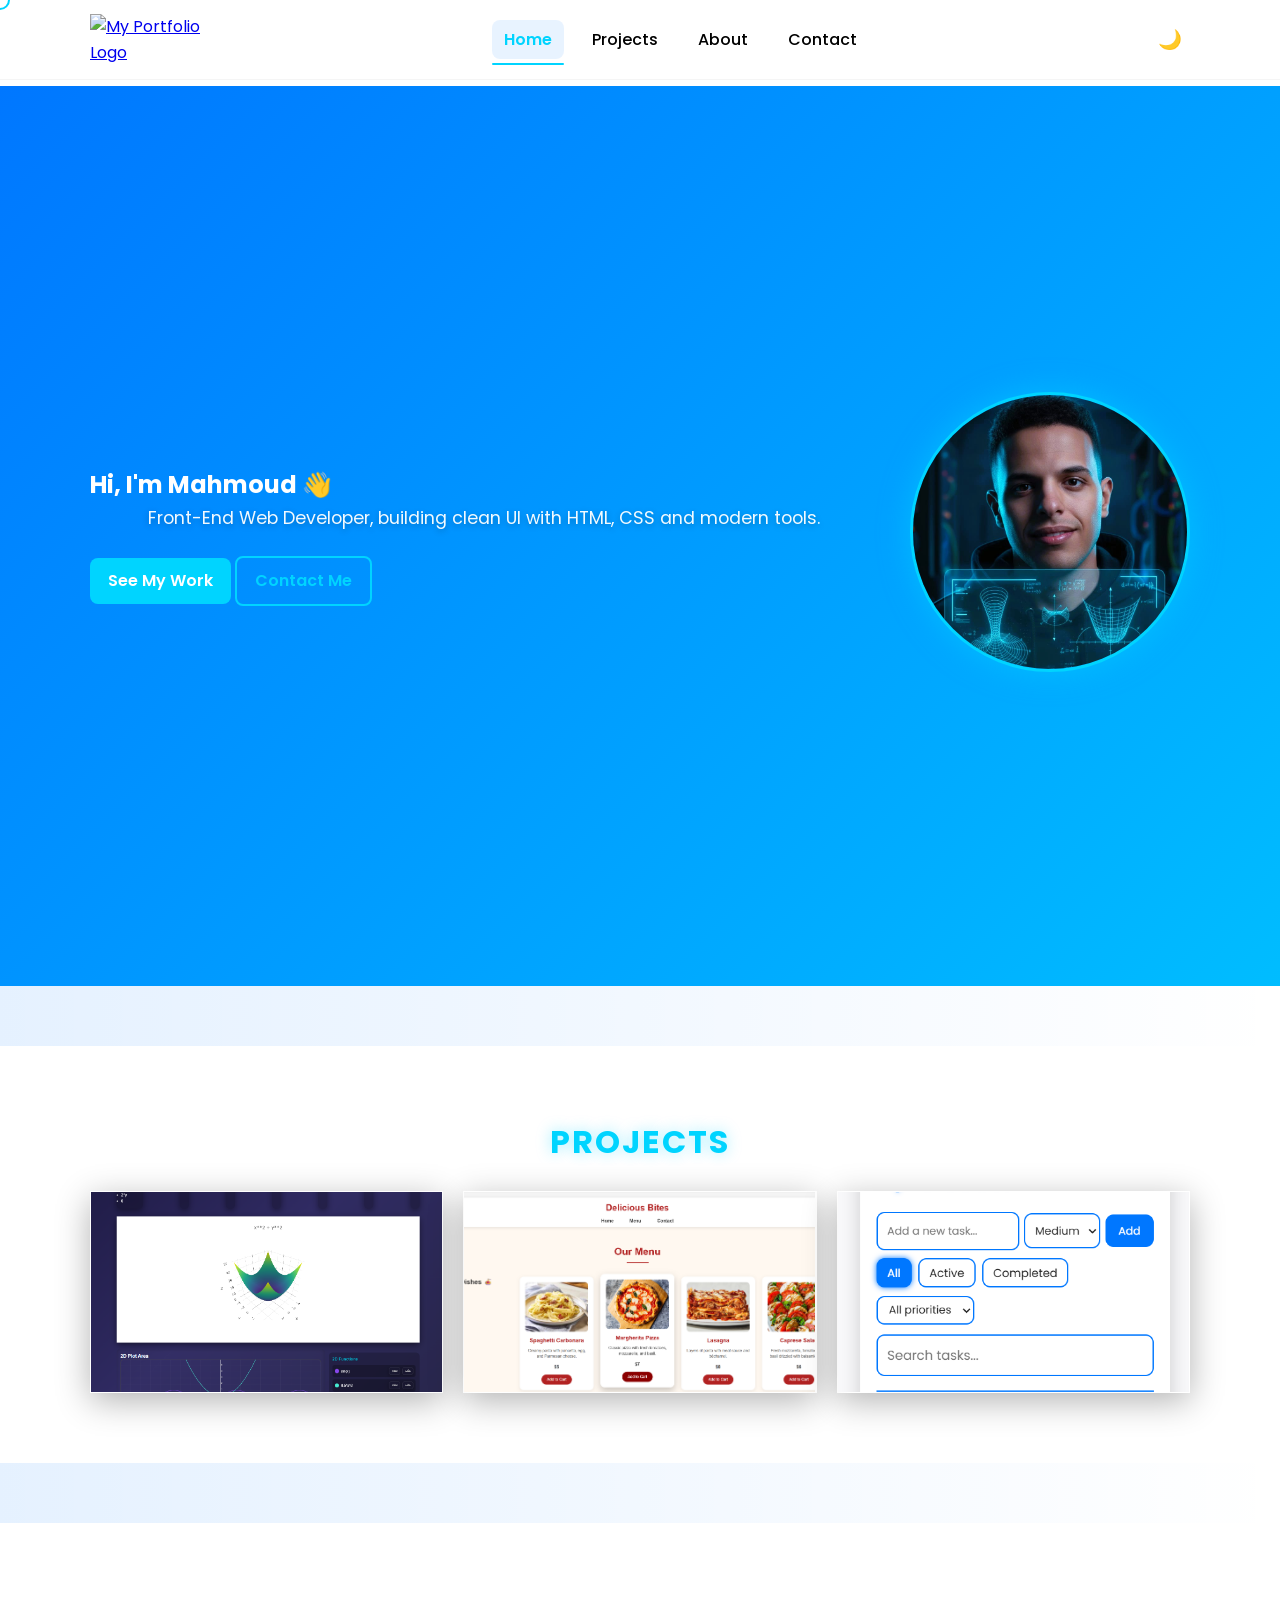
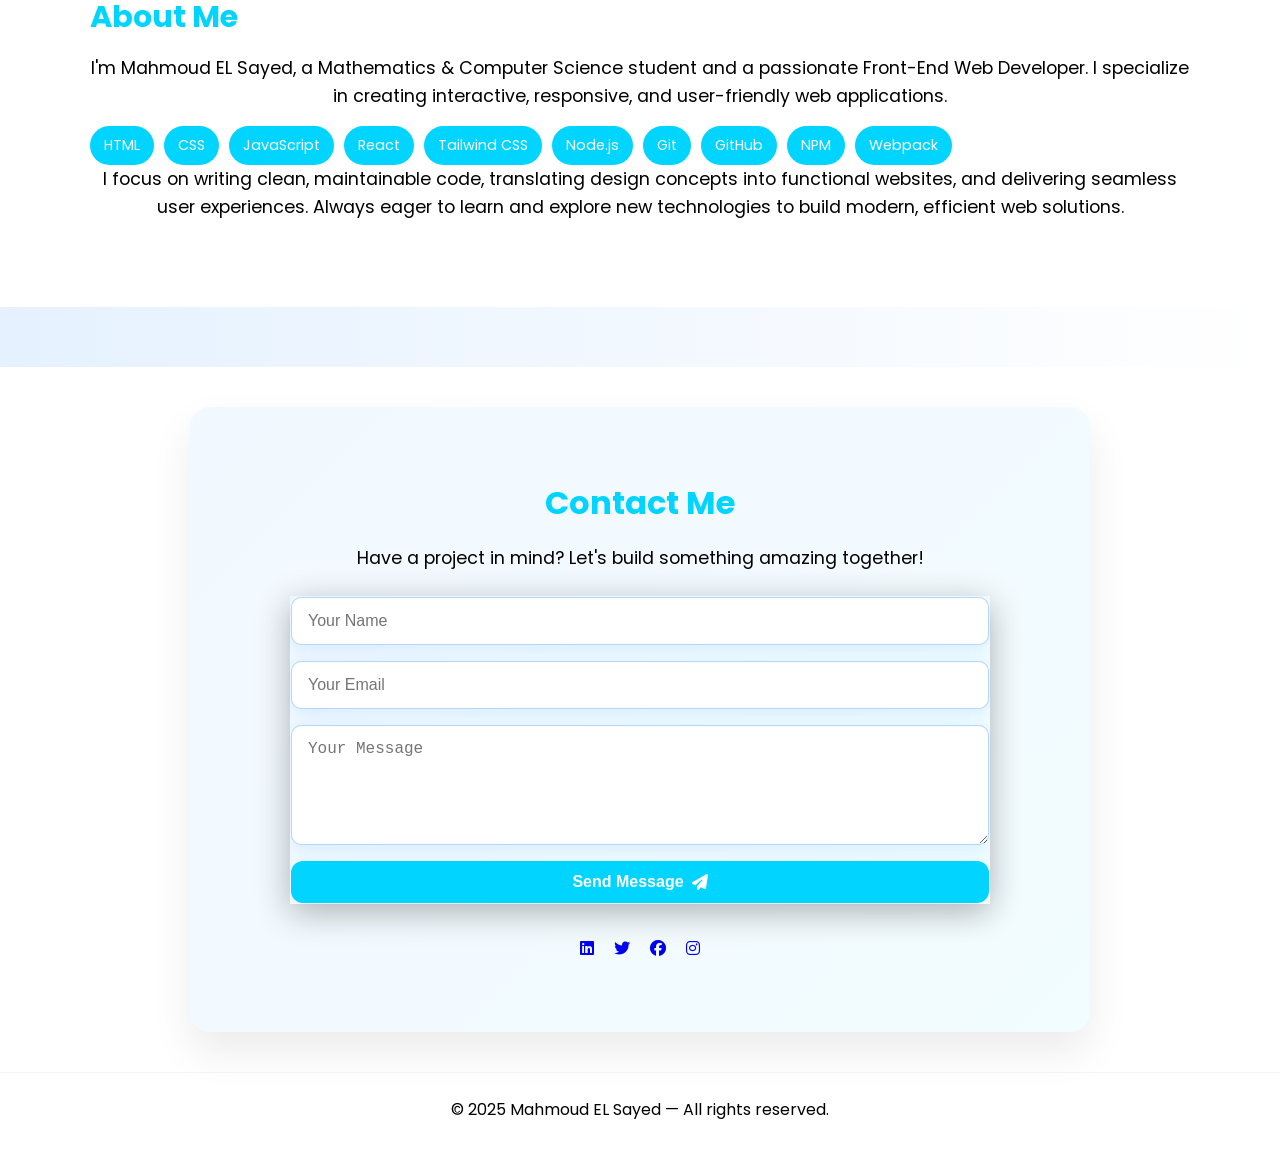
==== index.html @ cd2b8c8e "Initial commit" ====
<!DOCTYPE html>
<html lang="en">
<head>
  <meta charset="utf-8" />
  <meta name="viewport" content="width=device-width,initial-scale=1" />
  <title>Portfolio — Mahmoud EL Sayed</title>

  <!-- Fonts & icons -->
  <link href="https://fonts.googleapis.com/css2?family=Poppins:wght@300;400;600&display=swap" rel="stylesheet">
  <link rel="stylesheet" href="https://cdnjs.cloudflare.com/ajax/libs/font-awesome/6.5.0/css/all.min.css">

  <!-- Main CSS -->
  <link rel="stylesheet" href="/CSS/master.css">
</head>
<body>

  <!-- Progress Bar -->
  <div class="progress-bar" aria-hidden="true"></div>

  <!-- Header -->
  <header class="header">
    <div class="container header__inner">
      <a href="#hero" class="header__logo" aria-label="Home">
        <img src="images/logo.png" alt="My Portfolio Logo">
      </a>

      <nav class="header__nav">
        <button class="header__nav-toggle" aria-label="Toggle navigation menu">☰</button>

        <ul class="header__nav-list">
          <li><a href="#hero" class="header__nav-link header__nav-link--active">Home</a></li>
          <li><a href="#projects" class="header__nav-link">Projects</a></li>
          <li><a href="#about" class="header__nav-link">About</a></li>
          <li><a href="#contact" class="header__nav-link">Contact</a></li>
        </ul>
      </nav>

      <button class="header__theme-toggle" aria-label="Toggle theme">🌙</button>
    </div>
  </header>

  <!-- Hero Section -->
  <main>
    <section id="hero" class="hero fade-in">
      <canvas class="hero__canvas"></canvas>

      <div class="hero__inner container">
        <div class="hero__text">
          <h1 class="hero__title">Hi, I'm Mahmoud 👋</h1>
          <p class="hero__subtitle">Front-End Web Developer, building clean UI with HTML, CSS and modern tools.</p>
          <div class="hero__cta">
            <a href="#projects" class="btn">See My Work</a>
            <a href="#contact" class="btn btn--outline">Contact Me</a>
          </div>
        </div>
        <div class="hero__image">
          <img src="/images/pro.jpeg" alt="Profile Picture" class="hero__profile-img">
        </div>
      </div>
    </section>
    <div class="section-divider"></div>

    <!-- Projects Section -->
    <section id="projects" class="projects fade-in">
      <div class="container projects__inner">
        <h2 class="projects__title">Projects</h2>
        <p class="projects__subtitle"></p>
        <div class="projects__grid"></div>
      </div>
    </section>

    <div class="section-divider"></div>

    <!-- About Section -->
    <section id="about" class="about fade-in">
      <div class="container about__inner">
        <div class="about__content">
          <h2 class="about__title">About Me</h2>
          <p class="about__lead">
            I'm Mahmoud EL Sayed, a Mathematics & Computer Science student and a passionate Front-End Web Developer.
            I specialize in creating interactive, responsive, and user-friendly web applications.
          </p>

          <div class="about__skills">
            <span class="skill skill--html">HTML</span>
            <span class="skill skill--css">CSS</span>
            <span class="skill skill--js">JavaScript</span>
            <span class="skill skill--react">React</span>
            <span class="skill skill--tailwind">Tailwind CSS</span>
            <span class="skill skill--node">Node.js</span>
            <span class="skill skill--git">Git</span>
            <span class="skill skill--github">GitHub</span>
            <span class="skill skill--npm">NPM</span>
            <span class="skill skill--webpack">Webpack</span>
          </div>

          <p class="about__lead">
            I focus on writing clean, maintainable code, translating design concepts into functional websites,
            and delivering seamless user experiences. Always eager to learn and explore new technologies
            to build modern, efficient web solutions.
          </p>
        </div>
      </div>
    </section>
    <div class="section-divider"></div>

    <!-- Contact Section -->
    <section id="contact" class="contact fade-in">
      <div class="container contact__inner">
        <h2 class="contact__title">Contact Me</h2>
        <p class="contact__lead">Have a project in mind? Let's build something amazing together!</p>

        <form class="contact__form fade-in" action="https://formspree.io/f/xpwybkry" method="POST">
          <div class="contact__form-row">
            <input type="text" name="name" placeholder="Your Name" required>
            <input type="email" name="email" placeholder="Your Email" required>
          </div>
          <textarea name="message" rows="5" placeholder="Your Message" required></textarea>
  
          <button type="submit" class="btn contact__form-submit">
            Send Message <i class="fas fa-paper-plane"></i>
          </button>
        </form>

        <div class="contact__socials fade-in">
          <a href="https://www.linkedin.com/in/mahmoud-el-sayed-173561342/" aria-label="LinkedIn"><i class="fab fa-linkedin"></i></a>
          <a href="https://x.com/saywd91899" aria-label="Twitter"><i class="fab fa-twitter"></i></a>
          <a href="https://www.facebook.com/mahmoud.el.sayed.782031" aria-label="Facebook"><i class="fab fa-facebook"></i></a>
          <a href="https://www.instagram.com/mahmoudelsayed_2/" aria-label="Instagram"><i class="fab fa-instagram"></i></a>
        </div>
      </div>
    </section>
  </main>

  <!-- Footer -->
  <footer class="footer">
    <div class="container">
      <p class="footer__text">&copy; 2025 Mahmoud EL Sayed — All rights reserved.</p>
    </div>
  </footer>

  <!-- Back to top -->
  <button class="back-to-top" title="Back to top" aria-label="Back to top">⬆</button>

  <!-- Scripts -->
  <script type="module" src="CSS/JS/main.js"></script>
</body>
</html>
---- CSS/master.css ----
/* ---------------------------
   VARIABLES & RESET
---------------------------- */
:root {
  /* اللبني النيون - اللون الأساسي للبراند */
  --accent: #00d4ff; 
  --accent-dark: #0099cc;
  /* درجات الأسود للفخامة */
  --bg-dark: #050505; 
  --card-bg: #111111;
  /* درجات النصوص */
  --text-main: #e0f7fa; 
  --text-dim: #a0b0b5;
  --font: 'Poppins', sans-serif;
}

/* reset */
* { box-sizing: border-box; margin: 0; padding: 0; }
html { scroll-behavior: smooth; }
body {
  font-family: var(--font);
  background: var(--light);
  color: var(--text);
  line-height: 1.6;
  -webkit-font-smoothing: antialiased;
  -moz-osx-font-smoothing: grayscale;
  transition: background-color 0.4s ease, color 0.4s ease;
}

body.body--dark {
  --background: #121212;
  --light: #121212;
  --text: #ddd;
  background: var(--background);
  color: var(--text);
}

/* container */
.container { width: 90%; max-width: 1100px; margin: 0 auto; }

/* ---------------------------
   PROGRESS BAR
---------------------------- */
.progress-bar {
  position: fixed;
  top: 0;
  left: 0;
  height: 4px;
  width: 0%;
  background: linear-gradient(90deg, var(--accent), #00d4ff);
  z-index: 3000;
  transition: width 0.15s linear;
}

/* ---------------------------
   HEADER
---------------------------- */
.header {
  position: fixed;
  top: 0;
  left: 0;
  width: 100%;
  z-index: 2000;
  background: rgba(255, 255, 255, 0.85);
  backdrop-filter: blur(8px);
  border-bottom: 1px solid rgba(0, 0, 0, 0.04);
  transition: background 0.3s ease, border-color 0.3s ease;
}

body.body--dark .header {
  background: rgba(10, 10, 10, 0.7);
  border-bottom: 1px solid rgba(255, 255, 255, 0.03);
}

.header__inner {
  display: flex;
  align-items: center;
  justify-content: space-between;
  padding: 14px 0;
}

.header__logo img {
  width: 120px;
  display: block;
  transition: transform 0.25s ease;
}

.header__logo img:hover { transform: scale(1.05); }

.header__nav-list {
  display: flex;
  gap: 16px;
  list-style: none;
  align-items: center;
}

.header__nav-link {
  color: inherit;
  text-decoration: none;
  font-weight: 500;
  padding: 8px 12px;
  border-radius: 8px;
  position: relative;
  transition: all 0.25s ease;
}

.header__nav-link::after {
  content: "";
  position: absolute;
  left: 0;
  bottom: -6px;
  width: 0;
  height: 2px;
  background: var(--accent);
  border-radius: 4px;
  transition: width 0.25s ease;
}

.header__nav-link:hover {
  color: var(--accent);
  background: rgba(0, 119, 255, 0.06);
}

.header__nav-link:hover::after { width: 100%; }

.header__nav-link--active {
  color: var(--accent);
  background: rgba(0, 119, 255, 0.09);
  font-weight: 600;
}

.header__nav-link--active::after { width: 100%; }

.header__theme-toggle {
  background: transparent;
  border: none;
  cursor: pointer;
  font-size: 1.2rem;
  padding: 6px 8px;
  transition: transform 0.25s;
}

.header__theme-toggle:hover { transform: rotate(15deg); }

.header__nav-toggle { display: none; }

/* main spacing */
main { padding-top: 86px; }

/* ---------------------------
   HERO
---------------------------- */
.hero {
  min-height: 100vh;
  display: flex;
  align-items: center;
  justify-content: center;
  padding: 0 20px;
  /* الخلفية الجرادينت الأصلية */
  background: linear-gradient(135deg, #0077ff, #00d4ff, #00ffaa, #ff77ff);
  background-size: 400% 400%;
  animation: gradientMove 12s ease infinite; /* التأكد إن الأنميشن شغال */
  color: #fff;
  position: relative;
  overflow: hidden;
}

/* ورجع وميض النص لو عايزه */
.hero__title {
  /* ... باقي التنسيقات ... */
  animation: neonFlicker 3s infinite alternate; /* خليناها 3 ثواني عشان تبقى أهدى ومتهنجش */
}

.hero__canvas {
  position: absolute;
  top: 0;
  left: 0;
  width: 100%;
  height: 100%;
  z-index: 1;
}

.hero__inner {
  display: flex;
  gap: 2rem;
  align-items: center;
  max-width: 1100px;
  position: relative;
  z-index: 1;
  flex-wrap: wrap;
}

.hero__text { flex: 1; min-width: 260px; }



.hero__subtitle {
  color: rgba(255, 255, 255, 0.95);
  font-size: 1.2rem;
  margin-bottom: 1.5rem;
  text-shadow: 0 2px 6px rgba(0, 0, 0, 0.25);
}

.hero__image { flex: 0 0 280px; text-align: center; position: relative; }

.hero__profile-img {
  width: 280px; /* أو الحجم اللي تحبه */
    height: 280px;
    border-radius: 50%; /* عشان الصورة دائرية */
    object-fit: cover;
    border: 3px solid var(--accent);
    box-shadow: 0 0 30px rgba(0, 212, 255, 0.5), 
                inset 0 0 20px rgba(0, 212, 255, 0.2);
    transition: all 0.4s ease;
}

.hero__profile-img:hover {
  transform: scale(1.1) rotate(5deg);
  box-shadow: 0 25px 60px rgba(0, 119, 255, 0.5);
  filter: brightness(1.1);
}

.hero__cta .btn,
.hero__cta .btn--outline {
  transition: all 0.25s ease, transform 0.2s ease;
}

.hero__cta .btn:hover,
.hero__cta .btn--outline:hover {
  transform: translateY(-4px) scale(1.05);
  box-shadow: 0 6px 20px rgba(0, 119, 255, 0.4);
}

/* ---------------------------
   BUTTONS
---------------------------- */
.btn {
  display: inline-block;
  background: var(--accent);
  color: #fff;
  padding: 10px 18px;
  border-radius: 8px;
  text-decoration: none;
  font-weight: 600;
  transition: all 0.25s;
}

.btn:hover {
  background: var(--accent-dark);
  transform: translateY(-3px);
}

.btn--outline {
  background: transparent;
  border: 2px solid var(--accent);
  color: var(--accent);
}

.btn--outline:hover {
  background: var(--accent);
  color: #fff;
}

/* ---------------------------
   PROJECTS
---------------------------- */
.projects {
  padding: 70px 0;
  background: linear-gradient(180deg, var(--light), #f0f6ff);
}

body.body--dark .projects {
  background: linear-gradient(180deg, #121212, #0b0b0b);
}

.projects__title {
  text-align: center;
  margin-bottom: 24px;
  font-size: 2rem;
  color: var(--text);
}

body.body--dark .projects__title { color: var(--text); }

.projects__grid {
  display: grid;
  grid-template-columns: repeat(auto-fit, minmax(260px, 1fr));
  gap: 20px;
}

/* Project card */
.project-card, .header--scrolled, .contact__form {
    background: rgba(255, 255, 255, 0.05); /* لون شفاف جداً */
    backdrop-filter: blur(12px); /* تأثير التغبيش */
    -webkit-backdrop-filter: blur(12px);
    border: 1px solid rgba(255, 255, 255, 0.1); /* إطار رفيع جداً */
    box-shadow: 0 8px 32px 0 rgba(0, 0, 0, 0.3); /* ظل ناعم */
}
body.body--dark .project-card {
  background: #161616;
  box-shadow: 0 6px 18px rgba(0, 0, 0, 0.5);
}

.project-card__img { position: relative; }

.project-card__img img {
  width: 100%;
  height: 200px;
  object-fit: cover;
  display: block;
  transition: transform 0.45s ease;
}

.project-card:hover .project-card__img img { transform: scale(1.08); }

.project-card__overlay {
  position: absolute;
  inset: 0;
  background: rgba(0, 0, 0, 0.5);
  color: #fff;
  display: flex;
  flex-direction: column;
  justify-content: center;
  align-items: center;
  opacity: 0;
  transition: opacity 0.4s ease, transform 0.4s ease;
  transform: translateY(10px);
  padding: 20px;
  text-align: center;
}

.project-card__img:hover .project-card__overlay {
  opacity: 1;
  transform: translateY(0);
}

.project-card__overlay h3,
.project-card__overlay p {
  text-shadow: 0 2px 6px rgba(0, 0, 0, 0.6);
}

.project-card__tech { display: flex; flex-wrap: wrap; gap: 8px; justify-content: center; margin: 12px 0; }
.project-card__links { display: flex; gap: 8px; }

.project-card__links .btn--sm {
  display: inline-block;
  padding: 8px 14px;
  border-radius: 6px;
  background: #00d4ff;
  color: #fff;
  font-weight: 500;
  text-decoration: none;
  transition: all 0.3s ease;
}

.project-card__links .btn--sm:hover {
  background: #0077ff;
  transform: translateY(-2px);
  box-shadow: 0 4px 20px rgba(0, 119, 255, 0.4);
}

/* Skeleton loader */
.project-card--skeleton { pointer-events: none; }

.project-card--skeleton .project-card__img {
  height: auto;
  min-height: 200px;
  padding: 16px;
}

.skeleton {
  background: linear-gradient(90deg, rgba(0, 0, 0, 0.08) 25%, rgba(0, 0, 0, 0.15) 50%, rgba(0, 0, 0, 0.08) 75%);
  background-size: 200% 100%;
  animation: shimmer 1.5s ease-in-out infinite;
  border-radius: 8px;
}

body.body--dark .skeleton {
  background: linear-gradient(90deg, rgba(255, 255, 255, 0.05) 25%, rgba(255, 255, 255, 0.12) 50%, rgba(255, 255, 255, 0.05) 75%);
  background-size: 200% 100%;
}

.skeleton--image { height: 140px; margin-bottom: 16px; }
.skeleton--title { height: 20px; width: 70%; margin-bottom: 12px; }
.skeleton--line { height: 14px; margin-bottom: 8px; }
.skeleton--line-1 { width: 100%; }
.skeleton--line-2 { width: 85%; }
.skeleton--tech {
  display: flex;
  gap: 8px;
  margin-top: 12px;
  height: 28px;
  align-items: center;
  background: none;
  animation: none;
}

.skeleton--tech .skeleton--chip {
  width: 50px;
  height: 24px;
  flex-shrink: 0;
}

@keyframes shimmer {
  0% { background-position: 200% 0; }
  100% { background-position: -200% 0; }
}

/* ---------------------------
   ABOUT
---------------------------- */
.about {
  padding: 70px 0;
  background: var(--light);
}

body.body--dark .about { background: #0f0f0f; }

.about__inner {
  display: flex;
  gap: 40px;
  align-items: flex-start;
  justify-content: center;
  flex-wrap: wrap;
}

.about__content { flex: 1; min-width: 260px; }

.about__title {
  font-size: 1.9rem;
  color: var(--accent);
  margin-bottom: 12px;
}

.about__lead { color: var(--text); margin-bottom: 16px; }

.about__skills {
  display: flex;
  flex-wrap: wrap;
  gap: 10px;
  margin-top: 16px;
}

.skill {
  background: var(--accent);
  color: #fff;
  padding: 8px 14px;
  border-radius: 999px;
  font-size: 0.9rem;
  transition: transform 0.3s, background 0.3s, box-shadow 0.3s;
}

.skill:hover {
  transform: translateY(-5px);
  background: var(--accent-dark);
  box-shadow: 0 6px 15px rgba(0, 119, 255, 0.3);
}

/* ---------------------------
   CONTACT
---------------------------- */
.contact {
  padding: 70px 0;
  background: linear-gradient(135deg, rgba(0, 119, 255, 0.05), rgba(0, 212, 255, 0.05));
  backdrop-filter: blur(8px);
  border-radius: 20px;
  margin: 40px auto;
  max-width: 900px;
  box-shadow: 0 20px 40px rgba(0, 0, 0, 0.08);
}

body.body--dark .contact {
  background: linear-gradient(135deg, rgba(10, 10, 10, 0.5), rgba(20, 20, 20, 0.5));
  box-shadow: 0 20px 40px rgba(0, 0, 0, 0.3);
}

.contact__title {
  text-align: center;
  margin-bottom: 16px;
  font-size: 2rem;
  color: var(--accent);
}

.contact__lead {
  text-align: center;
  margin-bottom: 24px;
  color: var(--text);
}

.contact__form {
  max-width: 700px;
  margin: 0 auto;
  display: flex;
  flex-direction: column;
  gap: 16px;
}

.contact__form-row {
  display: flex;
  gap: 16px;
  flex-wrap: wrap;
}

.contact__form input,
.contact__form textarea {
  width: 100%;
  padding: 14px 16px;
  border-radius: 10px;
  border: 1px solid rgba(0, 119, 255, 0.3);
  background: #fff;
  font-size: 1rem;
  box-shadow: 0 4px 12px rgba(0, 119, 255, 0.05);
  transition: all 0.3s ease;
}

body.body--dark .contact__form input,
body.body--dark .contact__form textarea {
  background: #1b1b1b;
  border: 1px solid rgba(255, 255, 255, 0.05);
  color: var(--text);
}

.contact__form input:hover,
.contact__form textarea:hover,
.contact__form input:focus,
.contact__form textarea:focus {
  outline: none;
  border-color: var(--accent);
  box-shadow: 0 0 12px rgba(0, 119, 255, 0.3);
}

.contact__form-submit {
  display: inline-flex;
  align-items: center;
  justify-content: center;
  gap: 8px;
  padding: 12px 24px;
  border-radius: 12px;
  font-weight: 600;
  font-size: 1rem;
  border: none;
  cursor: pointer;
  overflow: hidden;
  position: relative;
}

.contact__form-submit:hover {
  box-shadow: 0 8px 24px rgba(0, 119, 255, 0.4);
}

.contact__form button.btn::after {
  content: '';
  position: absolute;
  top: -50%;
  left: -50%;
  width: 200%;
  height: 200%;
  background: rgba(255, 255, 255, 0.2);
  transform: rotate(45deg) translate(-100%, -100%);
  transition: all 0.5s ease;
  pointer-events: none;
}

.contact__socials {
  margin-top: 32px;
  text-align: center;
  display: flex;
  justify-content: center;
  gap: 20px;
}

.contact__socials a {
  transition: transform 0.3s ease, color 0.3s ease;
}

.contact__socials a:hover {
  transform: scale(1.2);
  color: var(--accent);
}

/* ---------------------------
   FOOTER
---------------------------- */
.footer {
  padding: 24px 0;
  text-align: center;
  border-top: 1px solid rgba(0, 0, 0, 0.04);
  margin-top: 30px;
}

body.body--dark .footer {
  border-top: 1px solid rgba(255, 255, 255, 0.04);
}

/* ---------------------------
   BACK TO TOP
---------------------------- */
.back-to-top {
  position: fixed;
  right: 20px;
  bottom: 20px;
  padding: 10px 12px;
  border-radius: 50%;
  border: none;
  background: var(--accent);
  color: #fff;
  cursor: pointer;
  display: none;
  z-index: 2500;
  box-shadow: 0 8px 20px rgba(0, 0, 0, 0.12);
}

.back-to-top--visible { display: block; }

.back-to-top:hover { background: var(--accent-dark); }

/* ---------------------------
   FADE-IN / VISIBLE
---------------------------- */
.fade-in {
  opacity: 0;
  transform: translateY(25px);
  will-change: transform, opacity;
  transition: opacity 0.7s ease, transform 0.7s ease;
}

.fade-in.visible {
  opacity: 1;
  transform: translateY(0);
}

.contact__form.fade-in {
  transition-delay: 0.2s;
}

.contact__socials.fade-in {
  transition-delay: 0.4s;
}

.fade-in p {
  font-size: 1.1rem;
  text-align: center;
}

/* ---------------------------
   SECTION DIVIDER
---------------------------- */
.section-divider {
  width: 100%;
  height: 60px;
  background: linear-gradient(to right, rgba(0, 119, 255, 0.1), rgba(0, 119, 255, 0));
}

/* ---------------------------
   FORM MESSAGE
---------------------------- */
.form-msg { margin-top: 12px; font-size: 0.95rem; }
.form-msg--sending { color: var(--accent); }
.form-msg--success { color: #22c55e; }
.form-msg--error { color: #ef4444; }

/* ---------------------------
   FOCUS STYLES
---------------------------- */
a:focus,
button:focus,
input:focus,
textarea:focus {
  outline: 2px dashed var(--accent);
  outline-offset: 3px;
}

/* ---------------------------
   RESPONSIVE
---------------------------- */
@media (max-width: 900px) {
  .hero__inner {
    flex-direction: column-reverse;
    gap: 16px;
    justify-content: center;
  }
  .hero__image { margin-top: 12px; }
  .hero__text { text-align: center; }
  .contact__form-row { flex-direction: column; }
  .header__nav-list { gap: 10px; }
}

@media (max-width: 768px) {
  .hero__cta { flex-direction: column; gap: 10px; }
  .hero__title { text-shadow: 0 0 3px #00ffff, 0 0 6px #00d4ff; }
}

@media (max-width: 600px) {
  .projects__grid {
    grid-template-columns: 1fr;
    gap: 16px;
  }

  .header__nav-list {
    flex-direction: column;
    gap: 12px;
    background: rgba(255, 255, 255, 0.95);
    position: absolute;
    top: 60px;
    right: 20px;
    padding: 12px;
    border-radius: 8px;
    display: none;
  }

  .header__nav-list--open { display: flex; }

  .header__nav-toggle {
    display: block;
    background: var(--accent);
    color: #fff;
    border: none;
    padding: 8px 12px;
    border-radius: 8px;
    font-size: 1.2rem;
    cursor: pointer;
  }
}

@media (max-width: 500px) {
  .hero__title { font-size: 2rem; }
  .hero__subtitle { font-size: 1rem; }
  .hero__profile-img { width: 180px; }
}

/* ---------------------------
   ANIMATIONS
---------------------------- */
@keyframes gradientMove {
  0% { background-position: 0% 50%; }
  50% { background-position: 100% 50%; }
  100% { background-position: 0% 50%; }
}

@keyframes neonFlicker {
  0%, 19%, 21%, 23%, 25%, 54%, 56%, 100% {
    text-shadow:
      0 0 5px #00d4ff,
      0 0 10px #00d4ff,
      0 0 20px #00d4ff,
      0 0 40px #0077ff,
      0 0 80px #0077ff;
  }
  20%, 24%, 55% {
    text-shadow: none;
  }
}

/* ---------------------------
   CUSTOM CURSOR
---------------------------- */
body.custom-cursor-active {
  cursor: none;
}

body.custom-cursor-active a,
body.custom-cursor-active button,
body.custom-cursor-active .btn,
body.custom-cursor-active [role="button"],
body.custom-cursor-active input[type="submit"] {
  cursor: none;
}

/* تحسين أداء العناصر المتحركة */
.custom-cursor {
  position: fixed;
  top: 0;
  left: 0;
  width: 20px;
  height: 20px;
  border: 2px solid var(--accent);
  border-radius: 50%;
  pointer-events: none;
  z-index: 9999;
  will-change: transform; /* يخبر المتصفح بالاستعداد للحركة */
}

/* إلغاء الـ Blur الثقيل لو وجد */
.cursor-blur {
  display: none; /* إذا كان يسبب بطء، الأفضل إخفاؤه حالياً */
}

/* تحسين رندر الصور */
img {
  content-visibility: auto;
}
.custom-cursor--hover {
  width: 36px;
  height: 36px;
  background: rgba(0, 119, 255, 0.6);
}
.section-padding { padding: 100px 0; }
.loading-spinner {
    width: 50px;
    height: 50px;
    border: 5px solid rgba(255,255,255,0.1);
    border-top-color: var(--accent);
    border-radius: 50%;
    animation: spin 1s infinite linear;
    margin: 50px auto;
}
@keyframes spin { to { transform: rotate(360deg); } }

#project-content-placeholder {
    background: var(--card-bg);
    border: 1px solid rgba(0, 212, 255, 0.1);
    border-radius: 24px;
    padding: 2rem;
    box-shadow: 0 20px 40px rgba(0, 0, 0, 0.4);
}
.project-card__overlay p {
    color: var(--text-dim);
    font-size: 0.9rem;
    line-height: 1.5;
    margin-bottom: 1.5rem;
    
    /* تحديد عدد الأسطر بـ 3 فقط */
    display: -webkit-box;
    -webkit-box-orient: vertical;  
    overflow: hidden;
}
.project-card__tech {
    display: flex;
    flex-wrap: wrap; /* السماح بالنزول لسطر جديد */
    gap: 8px;
    margin-bottom: 1rem;
}

.project-card__tech span {
    background: rgba(0, 212, 255, 0.1);
    color: var(--accent);
    padding: 4px 10px;
    border-radius: 4px;
    font-size: 0.75rem;
    border: 1px solid rgba(0, 212, 255, 0.2);
    white-space: nowrap; /* منع انقسام الكلمة الواحدة */
}
.project-details__info {
    max-width: 800px;
    margin: 0 auto;
}

.project-details__info h1 {
    font-size: 2.5rem;
    margin-bottom: 1rem;
}

#projects .section-title, 
.projects__title {
    color: var(--accent) !important;
    text-shadow: 0 0 15px rgba(0, 212, 255, 0.4); /* توهج نيون خفيف */
    text-transform: uppercase;
    letter-spacing: 2px;
}
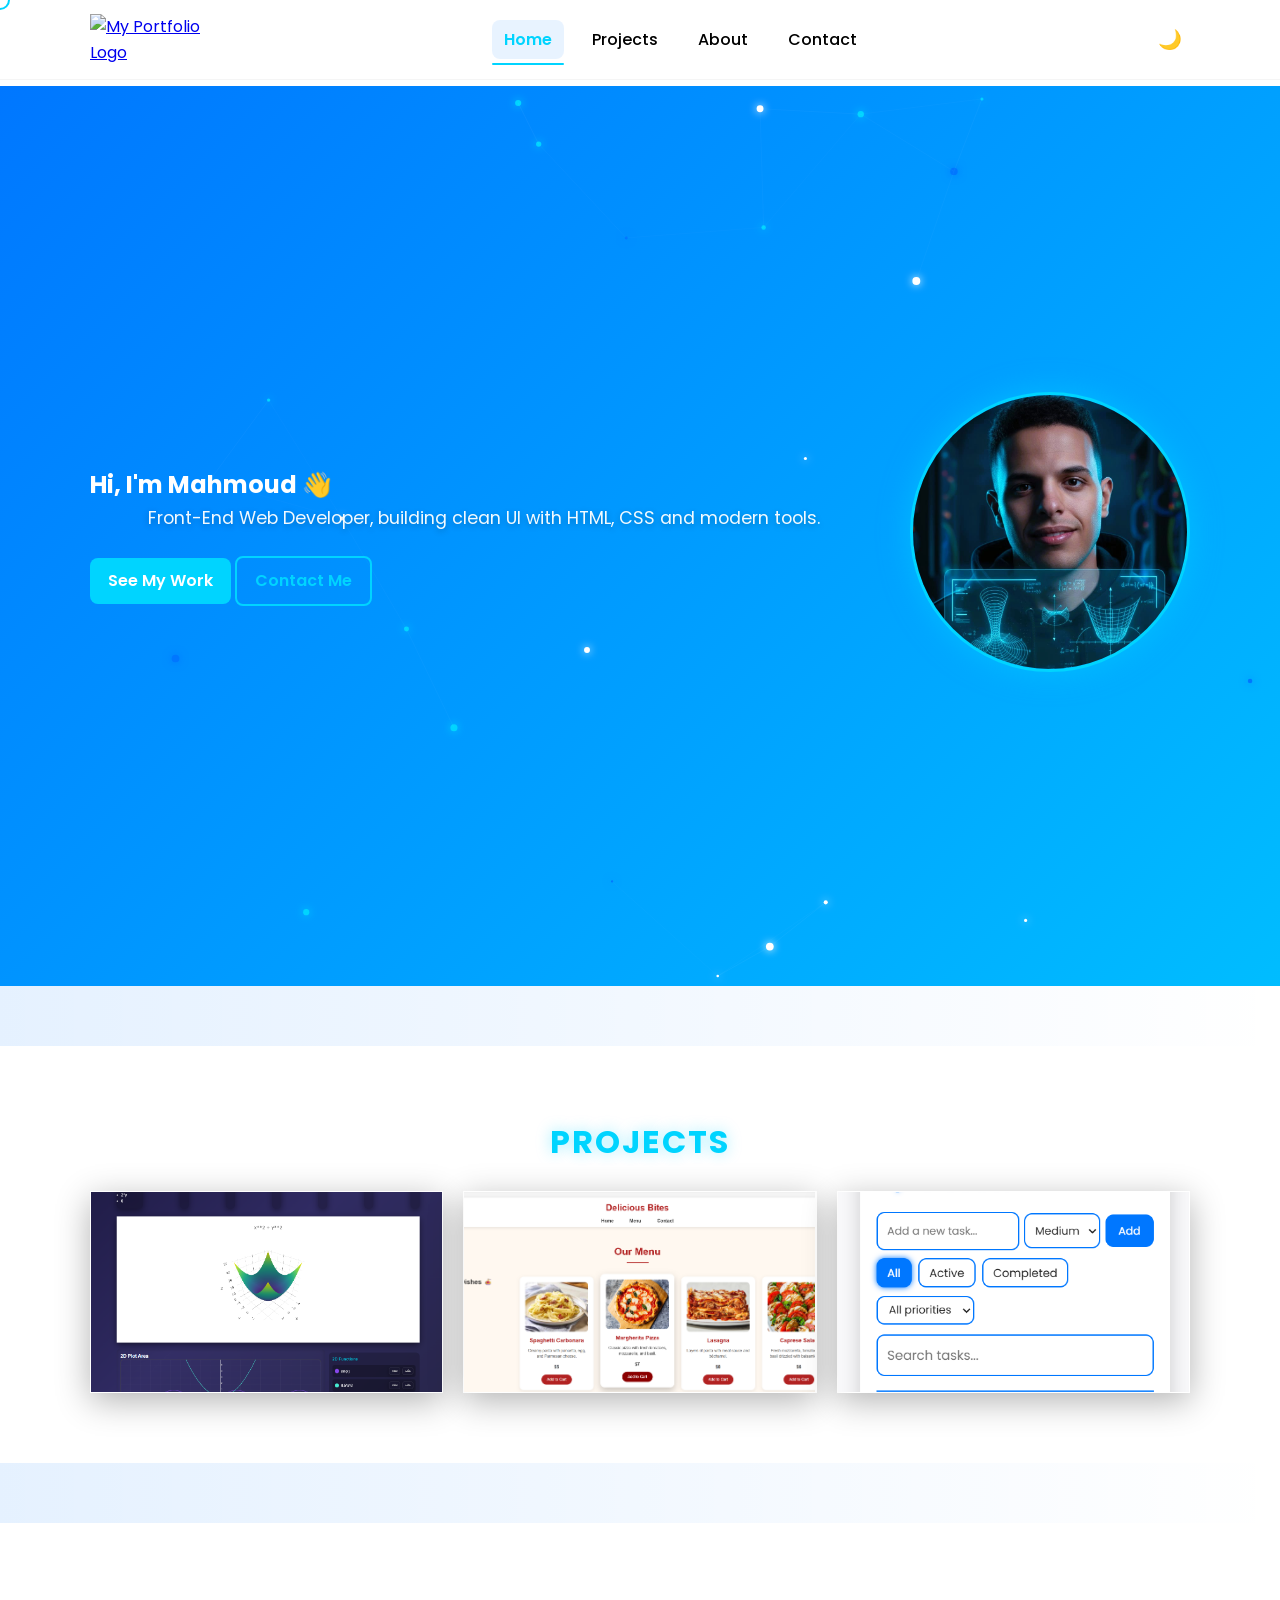
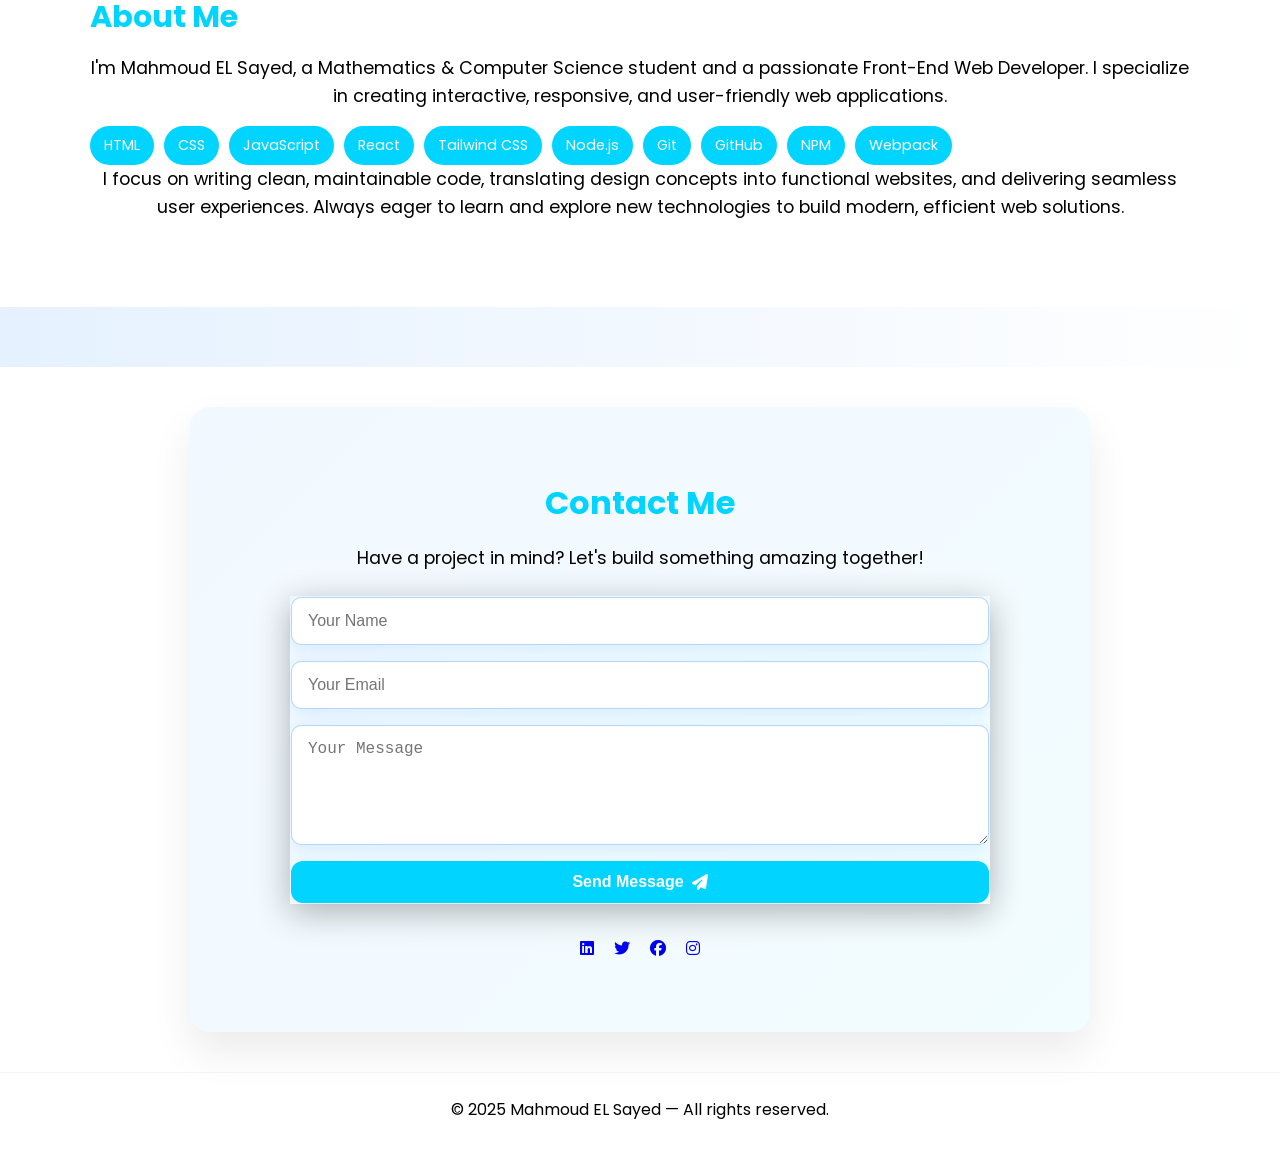
==== commit 0178bf60: "Fix GitHub Pages asset paths" ====
--- a/index.html
+++ b/index.html
@@ -10,7 +10,7 @@
   <link rel="stylesheet" href="https://cdnjs.cloudflare.com/ajax/libs/font-awesome/6.5.0/css/all.min.css">
 
   <!-- Main CSS -->
-  <link rel="stylesheet" href="/CSS/master.css">
+  <link rel="stylesheet" href="./CSS/master.css">
 </head>
 <body>
 
@@ -54,7 +54,7 @@
           </div>
         </div>
         <div class="hero__image">
-          <img src="/images/pro.jpeg" alt="Profile Picture" class="hero__profile-img">
+          <img src="./images/pro.jpeg" alt="Profile Picture" class="hero__profile-img">
         </div>
       </div>
     </section>
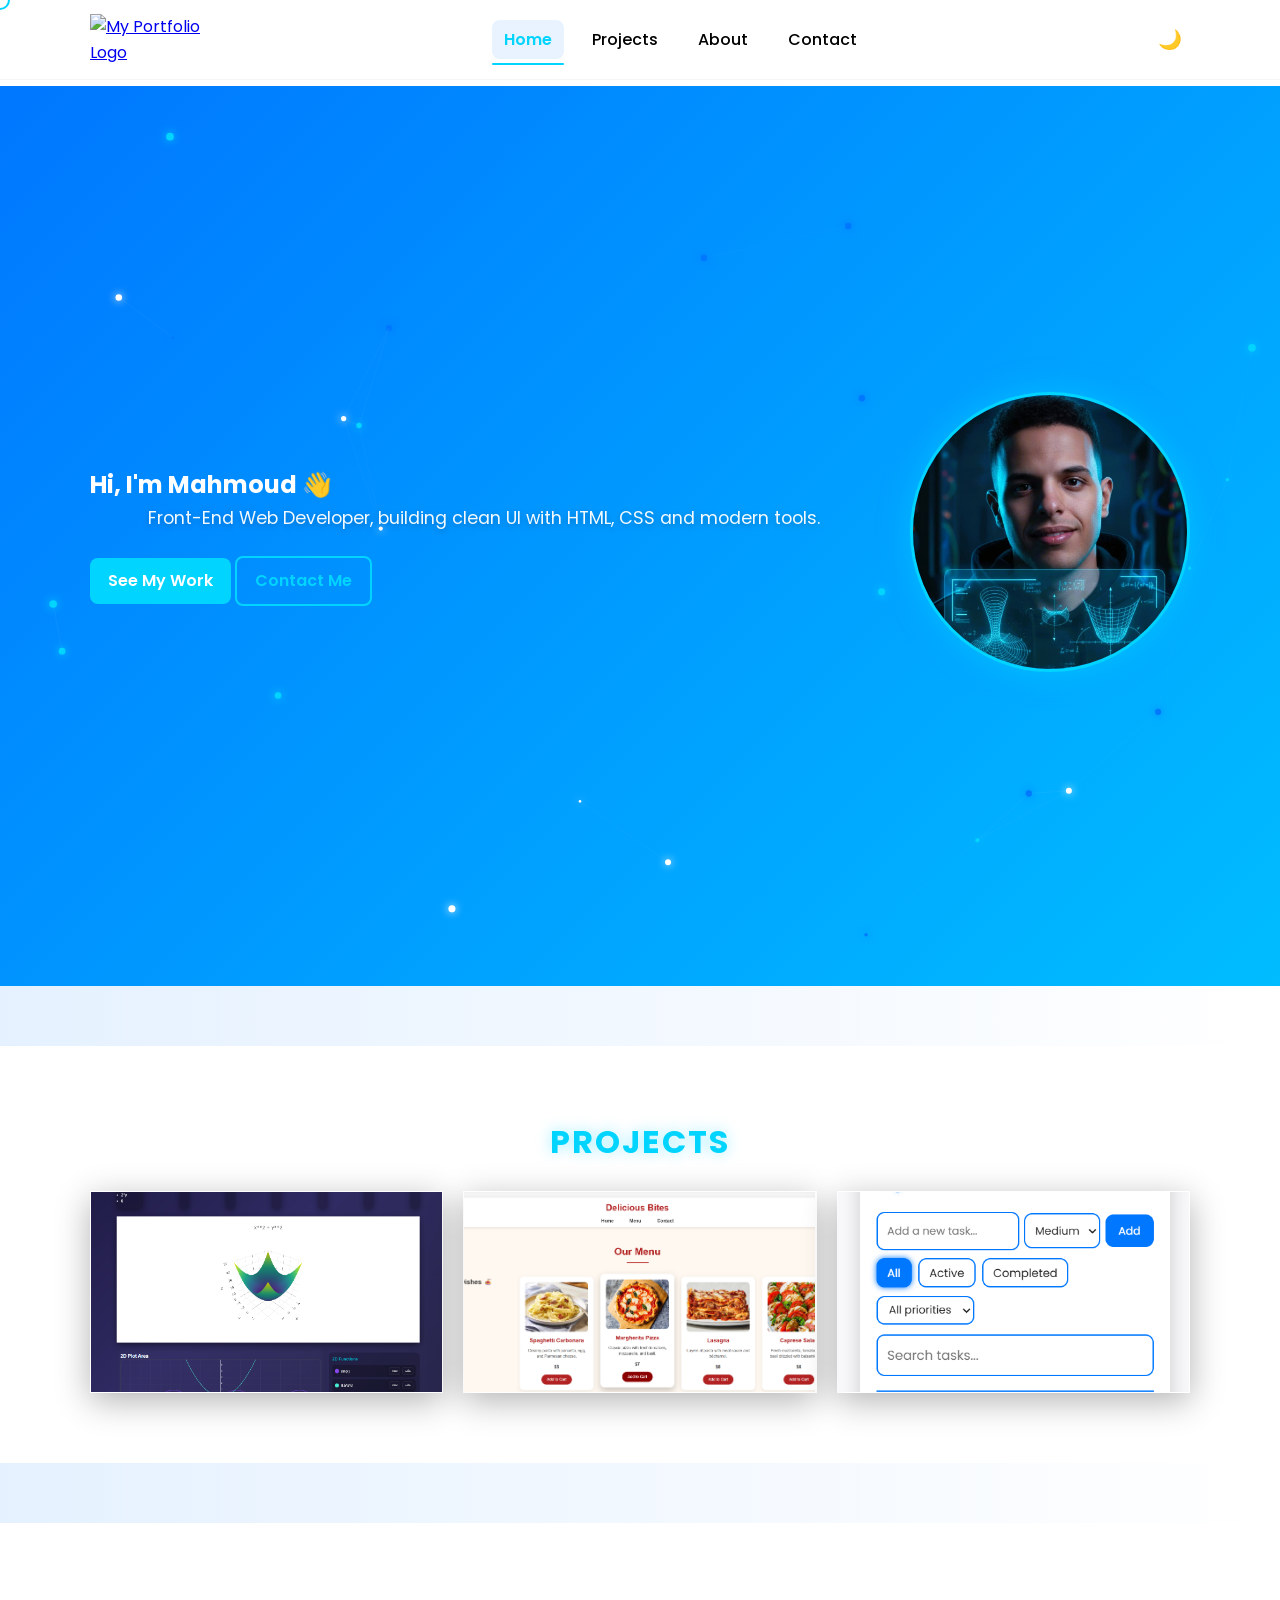
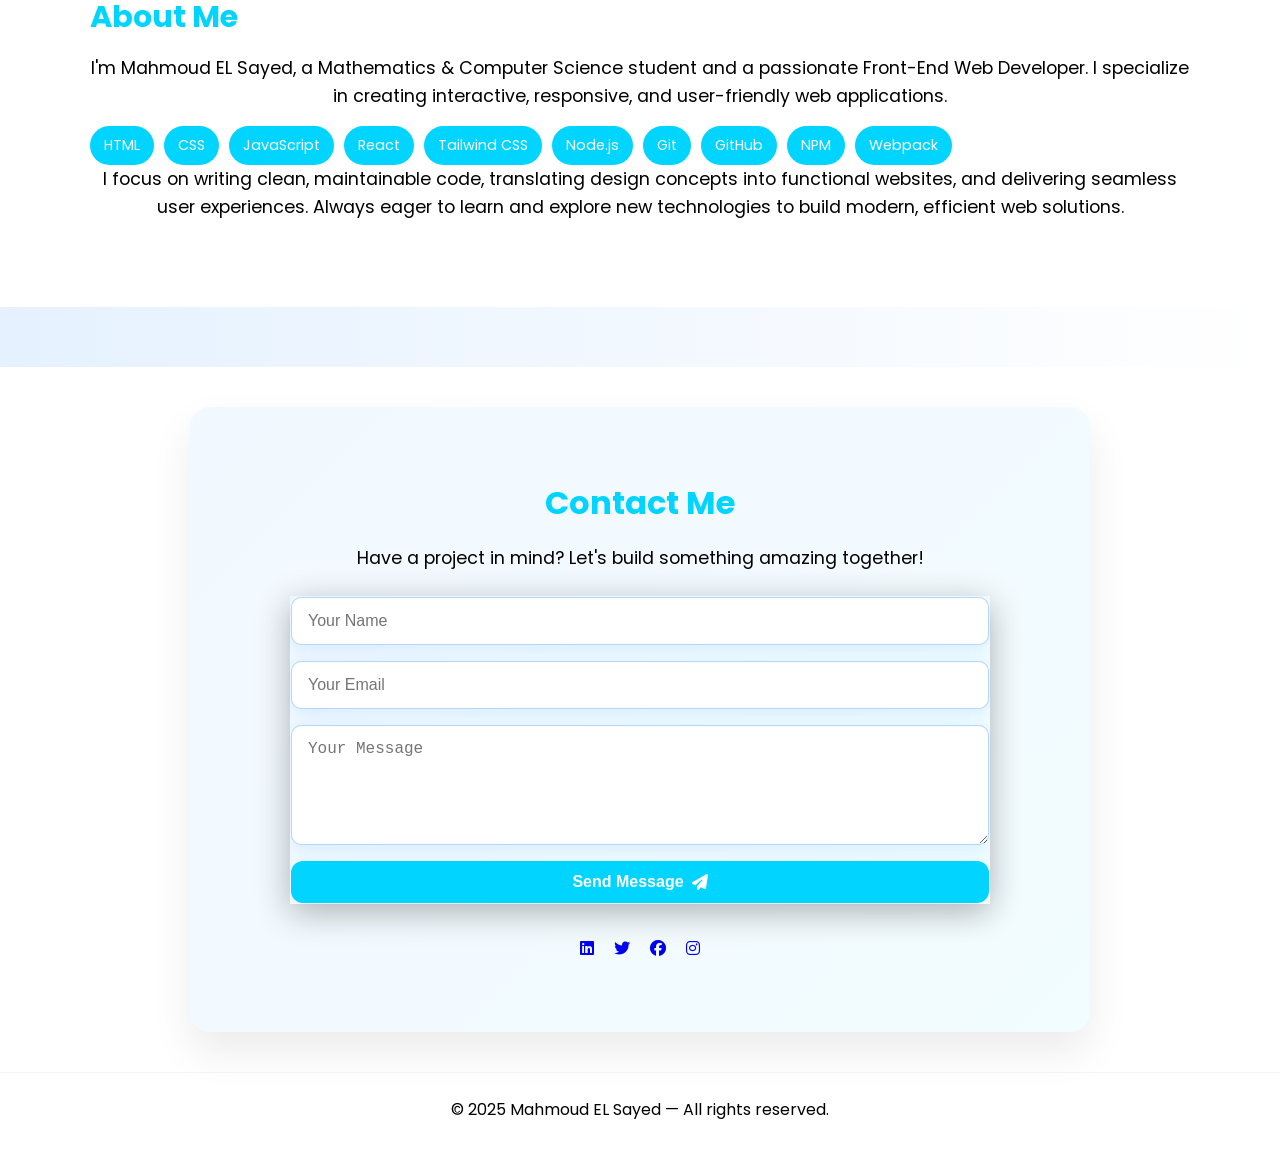
==== commit c27e02d1: "Fix GitHub Pages asset paths" ====
--- a/index.html
+++ b/index.html
@@ -21,7 +21,7 @@
   <header class="header">
     <div class="container header__inner">
       <a href="#hero" class="header__logo" aria-label="Home">
-        <img src="images/logo.png" alt="My Portfolio Logo">
+        <img src="./images/logo.png" alt="My Portfolio Logo">
       </a>
 
       <nav class="header__nav">
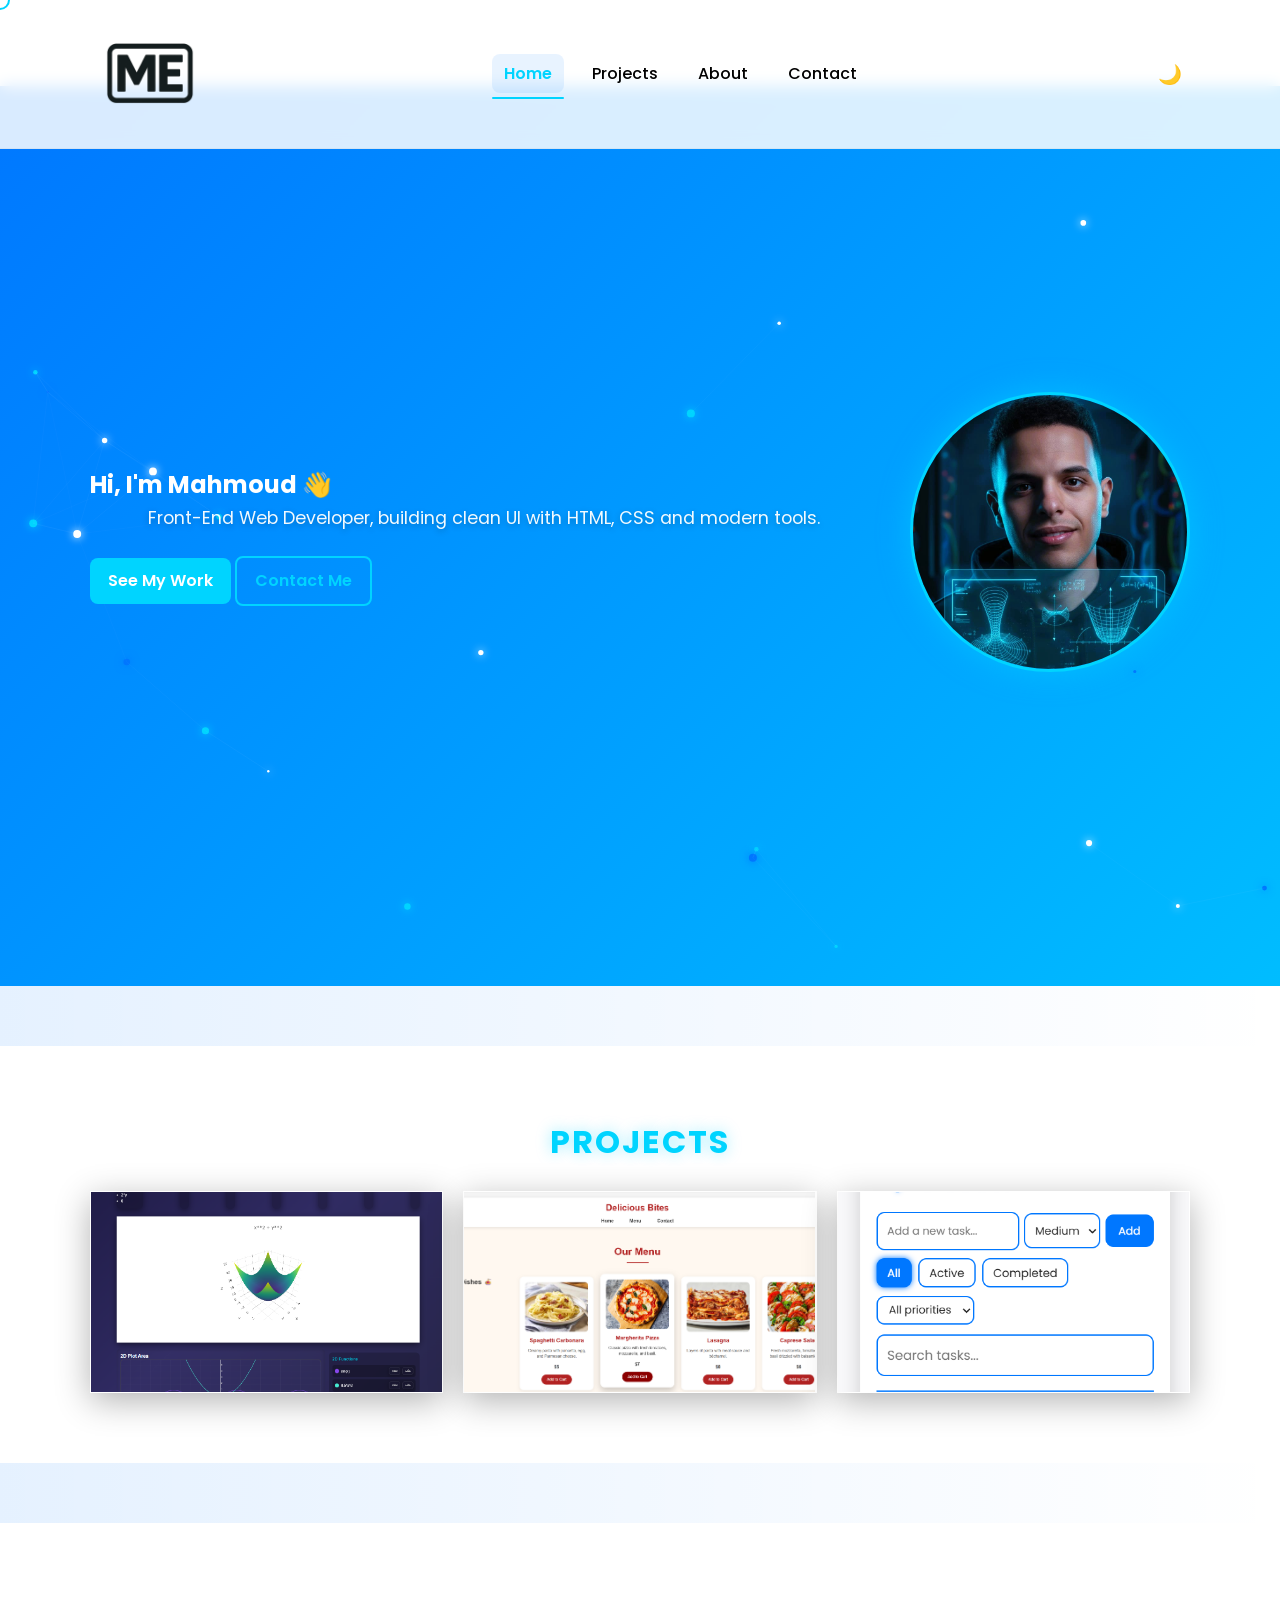
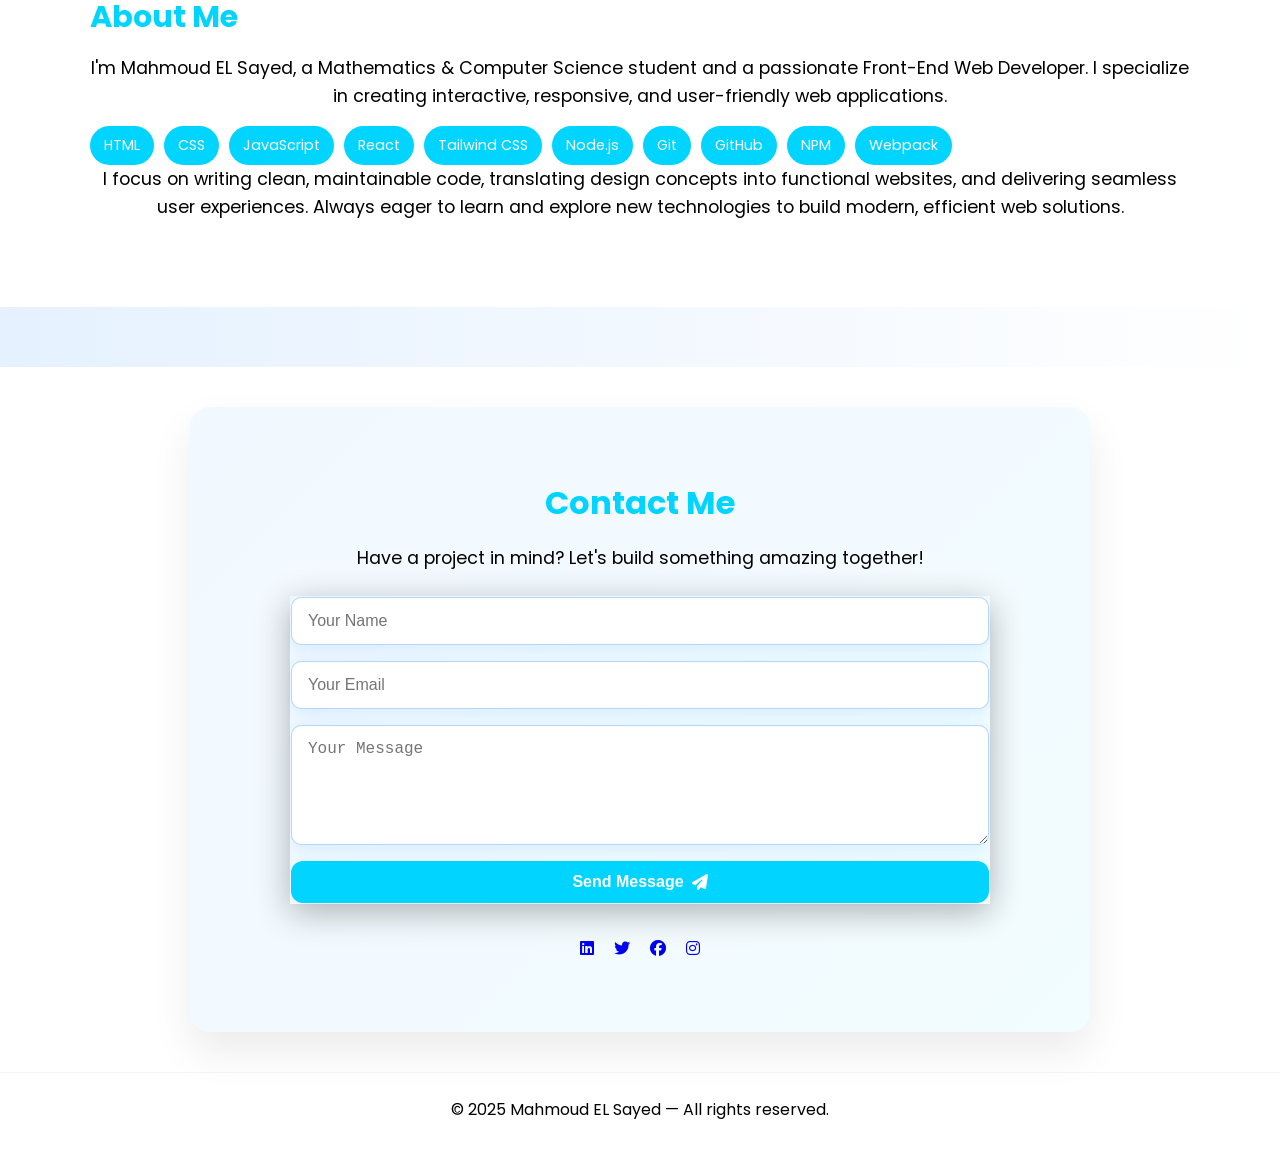
==== commit d394f838: "Fix GitHub Pages asset paths" ====
--- a/index.html
+++ b/index.html
@@ -21,7 +21,7 @@
   <header class="header">
     <div class="container header__inner">
       <a href="#hero" class="header__logo" aria-label="Home">
-        <img src="./images/logo.png" alt="My Portfolio Logo">
+        <img src="/images/LOGO.png" alt="My Portfolio Logo">
       </a>
 
       <nav class="header__nav">
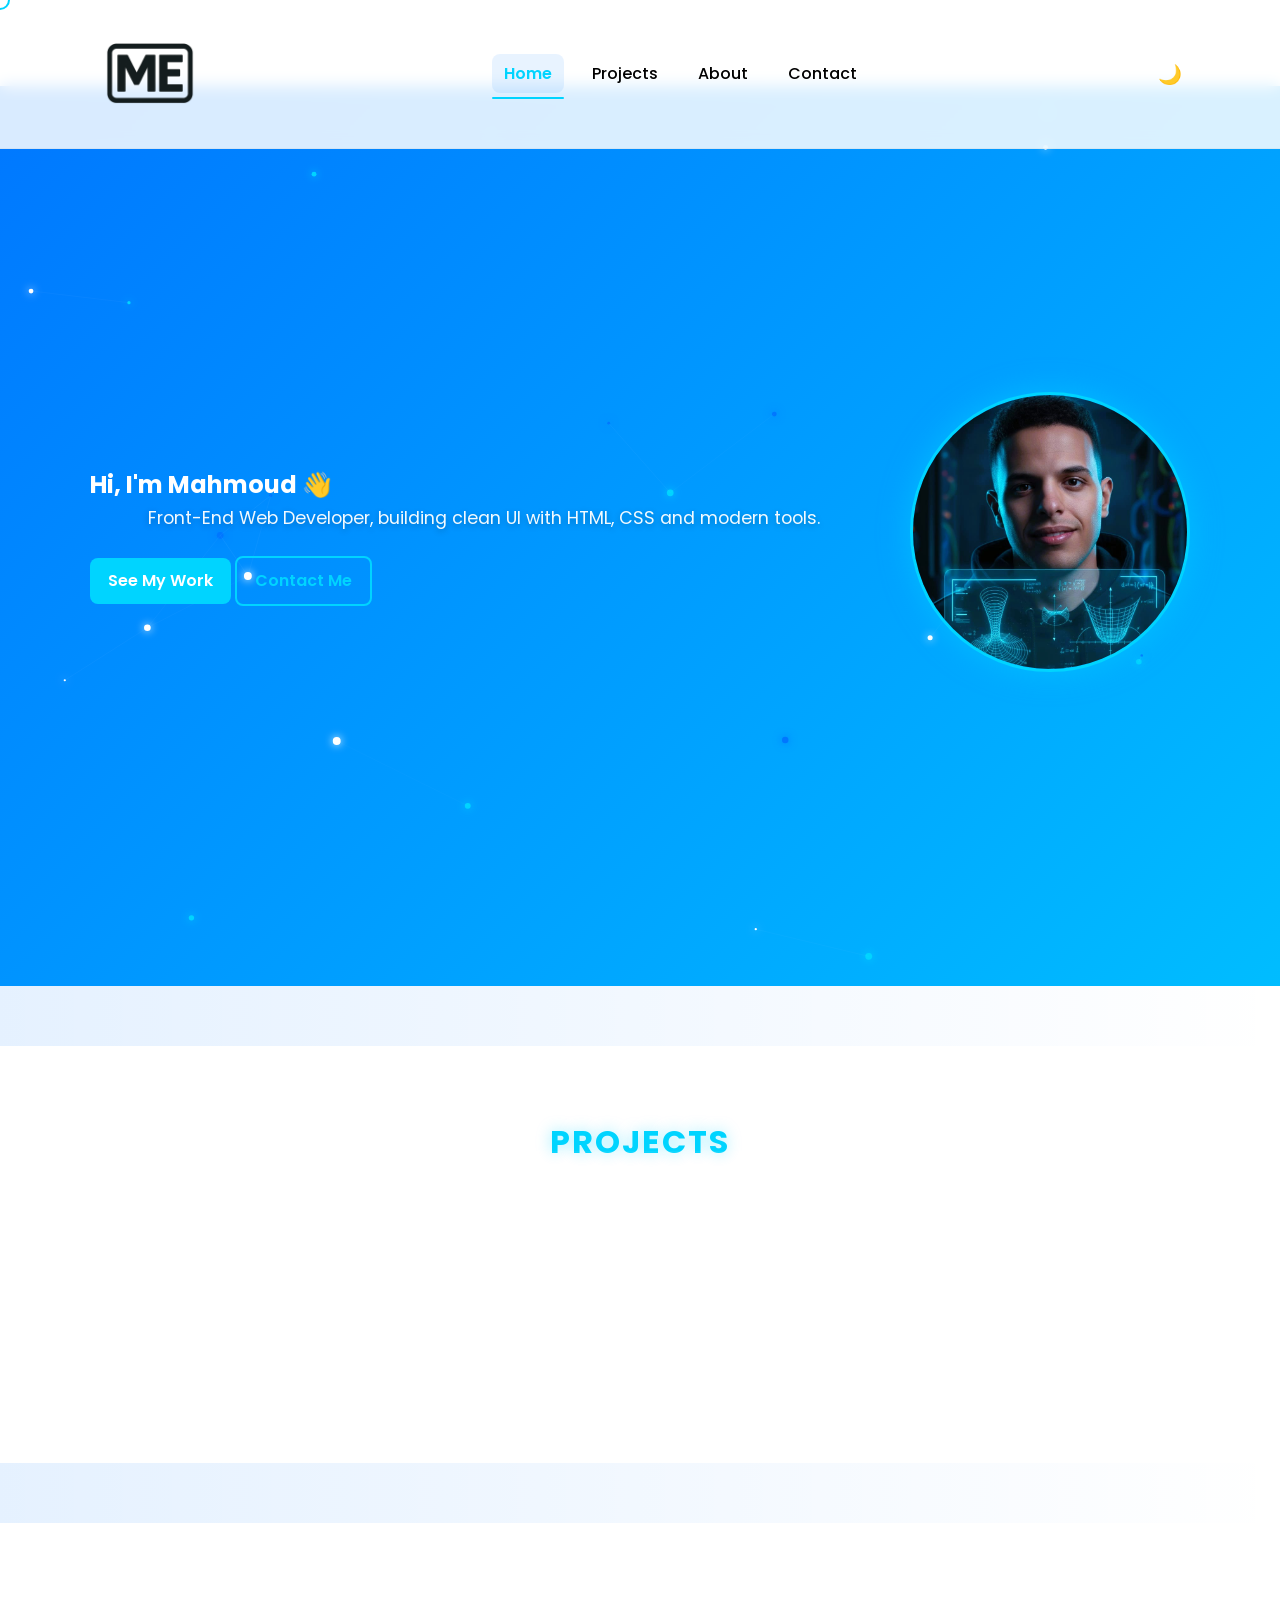
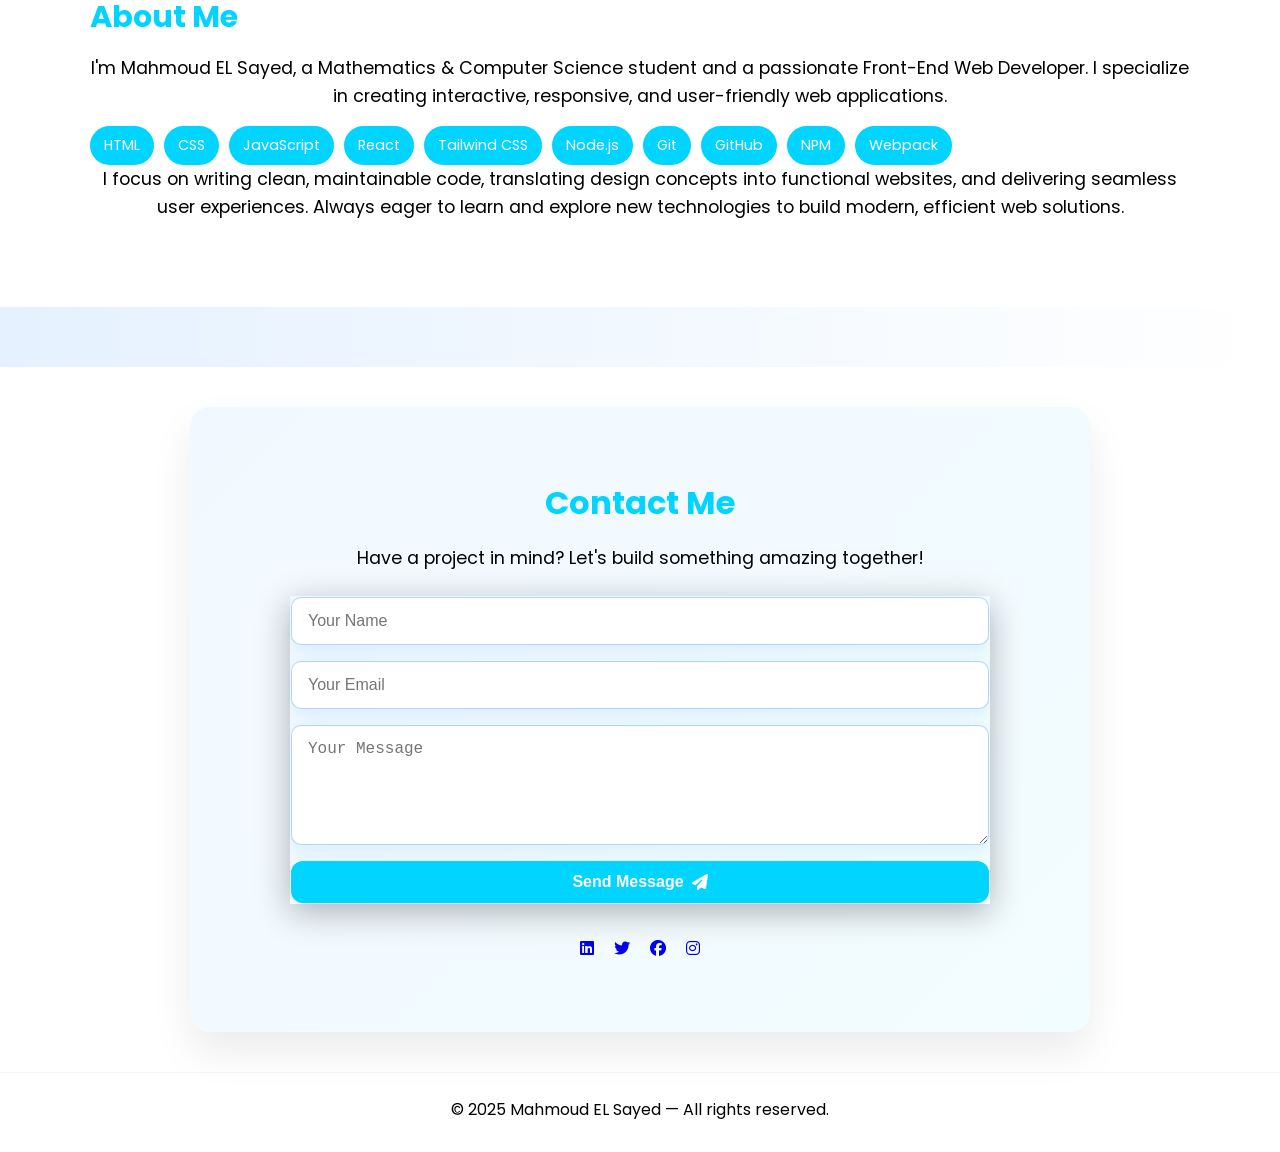
==== commit dc81a063: "Fix GitHub Pages asset paths" ====
--- a/index.html
+++ b/index.html
@@ -21,7 +21,7 @@
   <header class="header">
     <div class="container header__inner">
       <a href="#hero" class="header__logo" aria-label="Home">
-        <img src="/images/LOGO.png" alt="My Portfolio Logo">
+        <img src="./images/LOGO.png" alt="My Portfolio Logo">
       </a>
 
       <nav class="header__nav">
